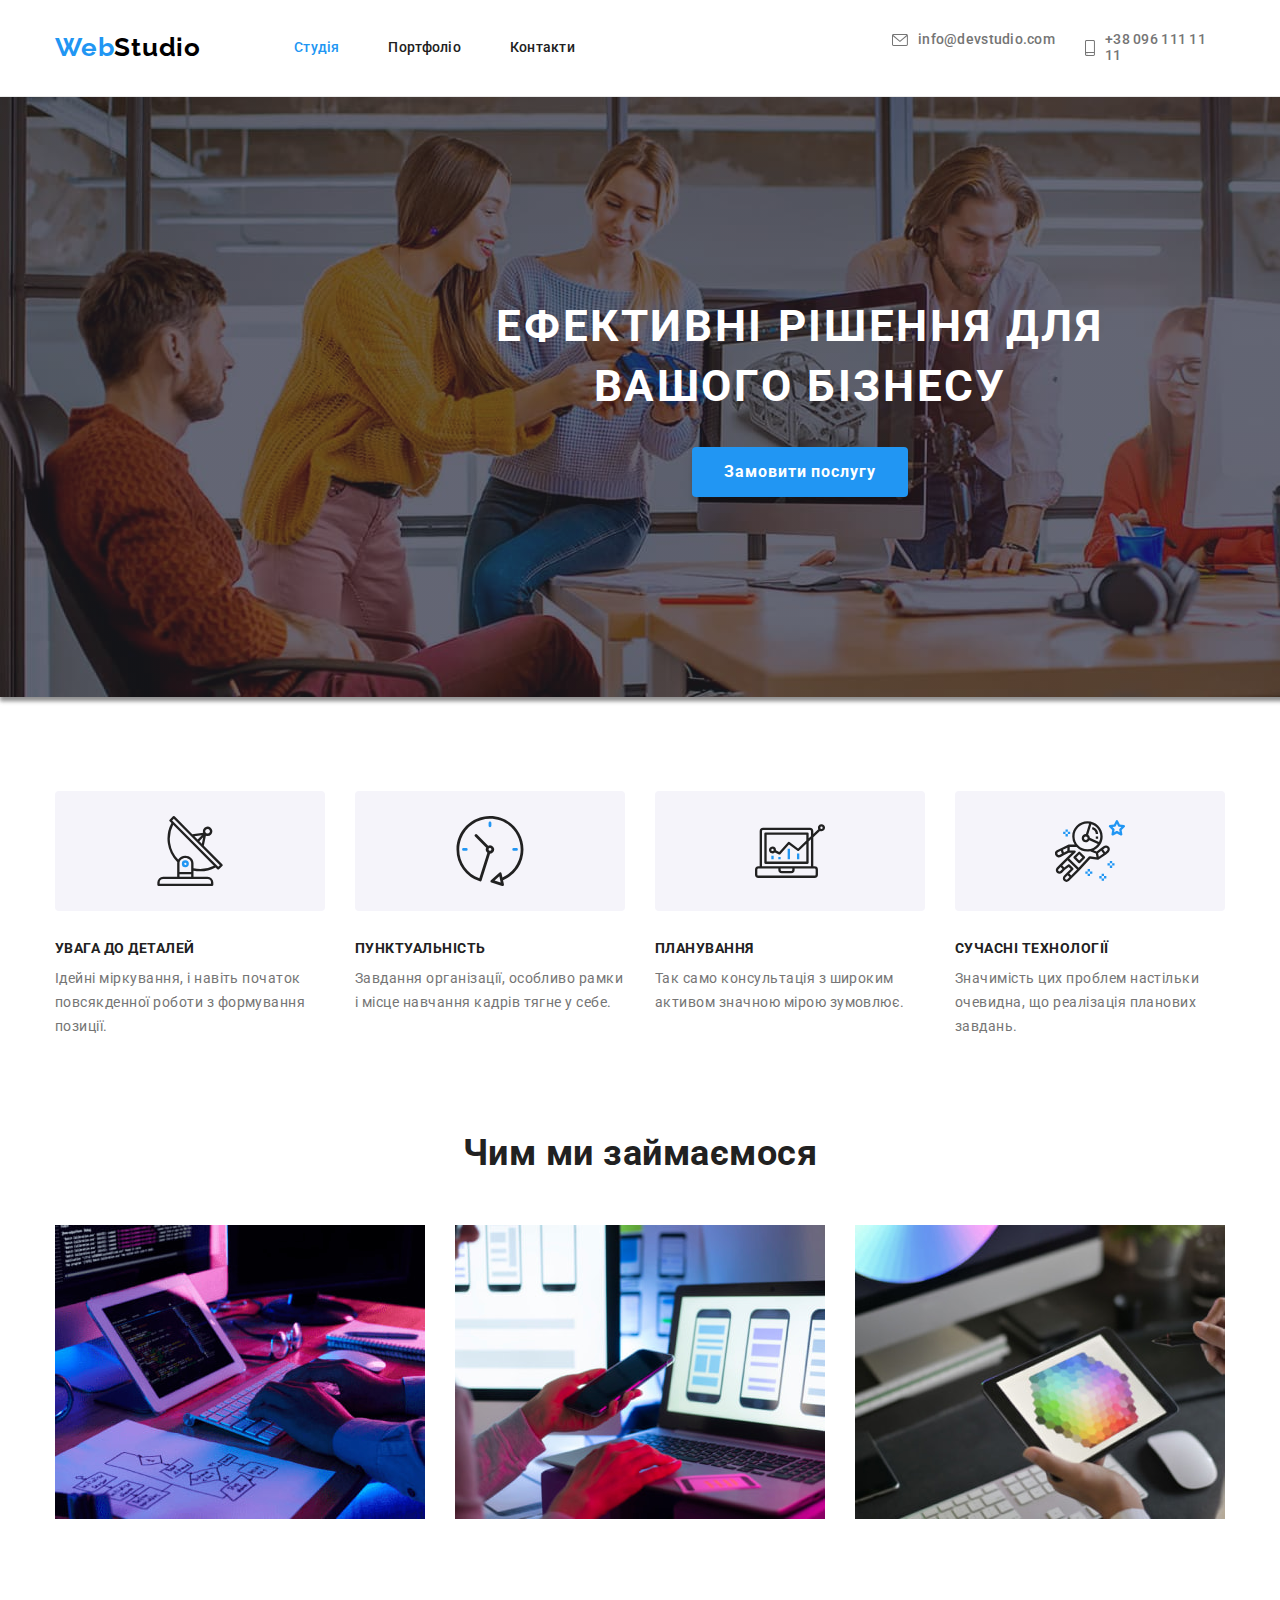
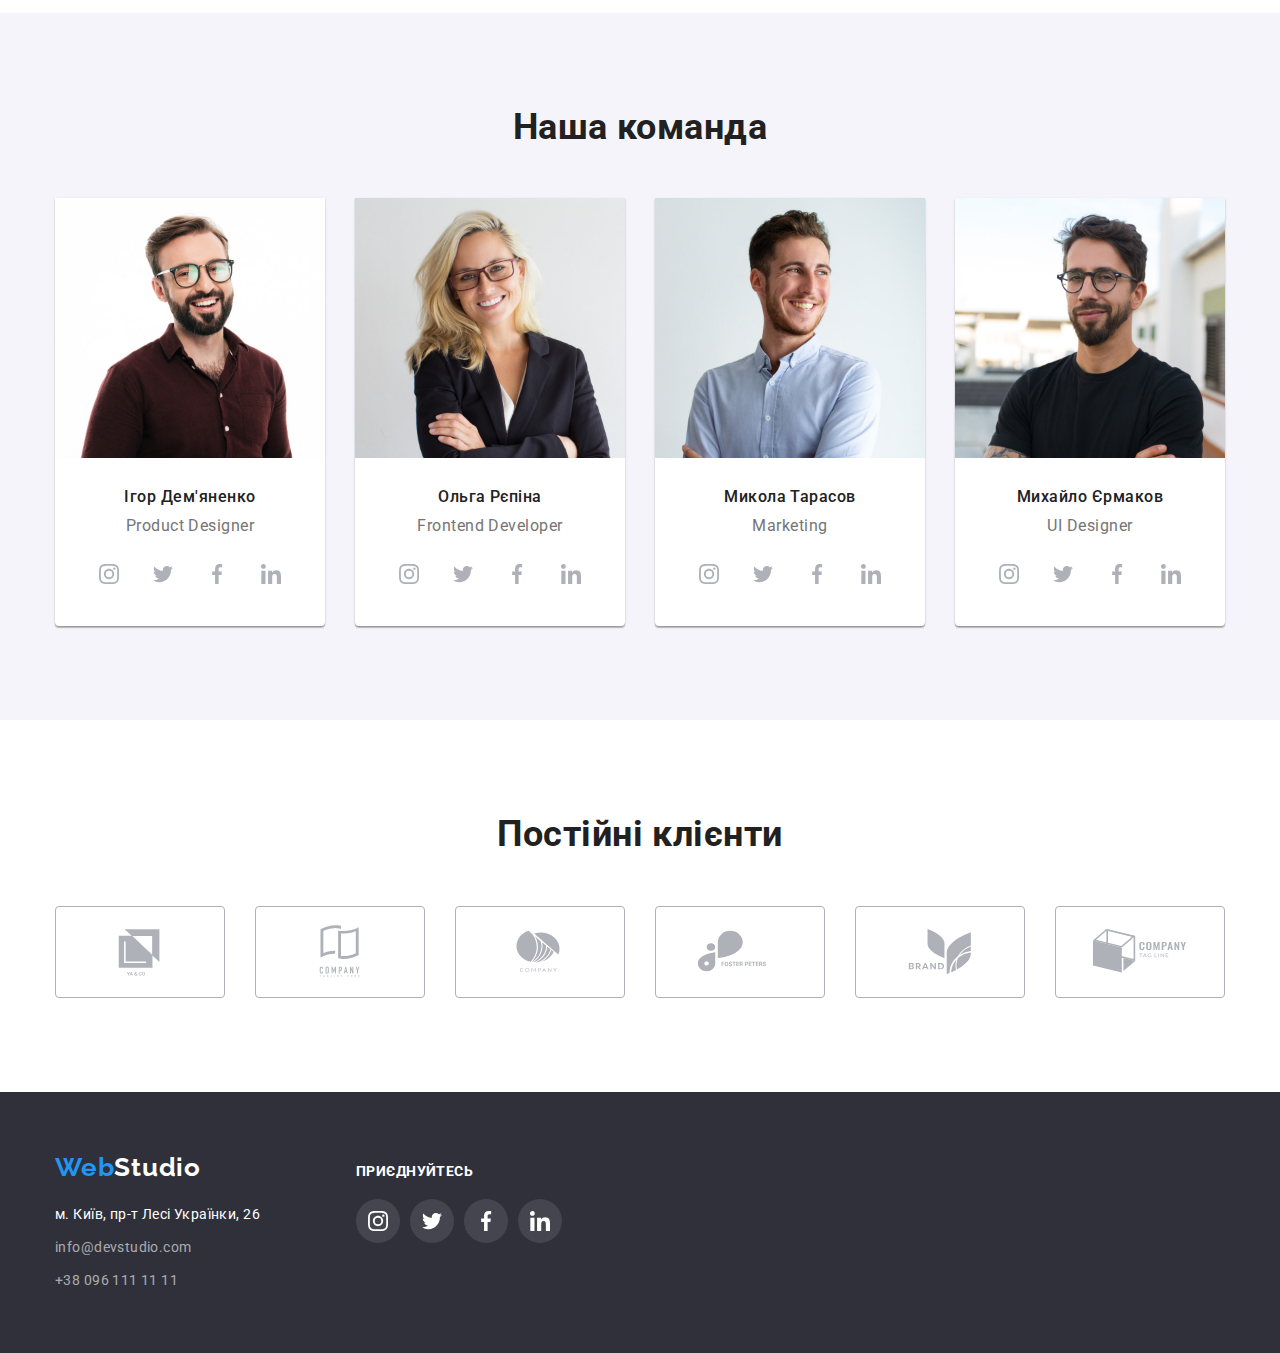
==== index.html @ 4ff27677 "Добавляет файлы goit-markup-hw-04" ====
<!DOCTYPE html>
<html lang="uk">
  <head>
    <meta charset="UTF-8" />
    <meta http-equiv="X-UA-Compatible" content="IE=edge" />
    <meta name="viewport" content="width=device-width, initial-scale=1.0" />
    <title>WebStudio</title>
    <link
      href="https://fonts.googleapis.com/css2?family=Raleway:wght@700&family=Roboto:wght@400;500;700;900&display=swap"
      rel="stylesheet"
    />
    <link
      rel="stylesheet"
      href="https://cdnjs.cloudflare.com/ajax/libs/modern-normalize/1.1.0/modern-normalize.min.css"
    />
    <link rel="stylesheet" href="./css/styles.css" />
  </head>
  <body>
    <!--Шапка страницы-->
    <header>
      <div class="container header">
        <nav class="nav">
          <a href="./index.html" class="logo"><span class="logo-web">Web</span>Studio</a>
          <ul class="site-nav list">
            <li><a href="./index.html" class="link-nav current">Студія</a></li>
            <li><a href="./portfolio.html" class="link-nav">Портфоліо</a></li>
            <li><a href="" class="link-nav">Контакти</a></li>
          </ul>
        </nav>
        <ul class="contacts list">
          <li class="item-contact">
            <a href="mailto:info@devstudio.com" class="link-contacts"
              ><svg class="icon-envelope" width="16px" height="12px">
                <use href="./images/iconc.svg#icon-envelope"></use></svg
              ><span>info@devstudio.com</span></a
            >
          </li>
          <li class="item-contact">
            <a href="tel:+380961111111" class="link-contacts"
              ><svg class="icon-smartphone" width="10px" height="16px">
                <use href="./images/iconc.svg#icon-smartphone"></use></svg
              ><span>+38 096 111 11 11</span></a
            >
          </li>
        </ul>
      </div>
    </header>
    <main>
      <!--1 Заказ услуг-->
      <section class="section section-one">
        <h1 class="main-title">Ефективні рішення для вашого бізнесу</h1>
        <button type="button" class="main-button">Замовити послугу</button>
      </section>
      <!--2 Особенности студии-->
      <section class="section section-two">
        <div class="container">
          <h2 class="visually-hidden">Особливості студії</h2>
          <ul class="feature list">
            <li class="item item-feature">
              <div class="bg-icon">
                <svg class="icon-antenna" width="70px" height="70px">
                  <use href="./images/iconc.svg#icon-antenna"></use>
                </svg>
              </div>
              <h3 class="subtitle-two">Увага до деталей</h3>
              <p class="text text-two">
                Ідейні міркування, і навіть початок повсякденної роботи з формування позиції.
              </p>
            </li>
            <li class="item item-feature">
              <div class="bg-icon">
                <svg class="icon-clock" width="70px" height="70px">
                  <use href="./images/iconc.svg#icon-clock"></use>
                </svg>
              </div>
              <h3 class="subtitle-two">Пунктуальність</h3>
              <p class="text text-two">
                Завдання організації, особливо рамки і місце навчання кадрів тягне у себе.
              </p>
            </li>
            <li class="item item-feature">
              <div class="bg-icon">
                <svg class="icon-diagram" width="70px" height="70px">
                  <use href="./images/iconc.svg#icon-diagram"></use>
                </svg>
              </div>
              <h3 class="subtitle-two">Планування</h3>
              <p class="text text-two">
                Так само консультація з широким активом значною мірою зумовлює.
              </p>
            </li>
            <li class="item item-feature">
              <div class="bg-icon">
                <svg class="icon-astronaut" width="70px" height="70px">
                  <use href="./images/iconc.svg#icon-astronaut"></use>
                </svg>
              </div>
              <h3 class="subtitle-two">Сучасні технології</h3>
              <p class="text text-two">
                Значимість цих проблем настільки очевидна, що реалізація планових завдань.
              </p>
            </li>
          </ul>
        </div>
      </section>
      <!--3 Чем мы занимаемся-->
      <section class="section section-three">
        <div class="container">
          <h2 class="title-section">Чим ми займаємося</h2>
          <ul class="work list">
            <li class="item">
              <img src="./images/work-example-first.jpg" alt="Програмування" width="370" />
            </li>
            <li class="item">
              <img src="./images/work-example-second.jpg" alt="Вибір макета" width="370" />
            </li>
            <li class="item">
              <img src="./images/work-example-third.jpg" alt="Вибір кольору" width="370" />
            </li>
          </ul>
        </div>
      </section>
      <!--4 Наша команда-->
      <section class="section section-four">
        <div class="container">
          <h2 class="title-section">Наша команда</h2>
          <ul class="team list">
            <li class="item item-social">
              <img src="./images/team-photo-one.jpg" alt="Фото співробітника" width="270" />
              <div class="team-photo">
                <h3 class="subtitle-four">Ігор Дем'яненко</h3>
                <p class="text text-four">Product Designer</p>
              </div>
              <ul class="group-social list">
                <li class="item">
                  <a
                    href="https://www.instagram.com/"
                    class="link-social"
                    target="_blank"
                    rel="noopener noreferrer"
                  >
                    <svg class="icon" width="20px" height="20px">
                      <use href="./images/iconc.svg#icon-instagram"></use>
                    </svg>
                  </a>
                </li>
                <li class="item">
                  <a
                    href="https://twitter.com/"
                    class="link-social"
                    target="_blank"
                    rel="noopener noreferrer"
                  >
                    <svg class="icon" width="20px" height="20px">
                      <use href="./images/iconc.svg#icon-twitter"></use>
                    </svg>
                  </a>
                </li>
                <li class="item">
                  <a
                    href="https://www.facebook.com/"
                    class="link-social"
                    target="_blank"
                    rel="noopener noreferrer"
                  >
                    <svg class="icon" width="20px" height="20px">
                      <use href="./images/iconc.svg#icon-facebook"></use>
                    </svg>
                  </a>
                </li>
                <li class="item">
                  <a
                    href="https://www.linkedin.com/"
                    class="link-social"
                    target="_blank"
                    rel="noopener noreferrer"
                  >
                    <svg class="icon" width="20px" height="20px">
                      <use href="./images/iconc.svg#icon-linkedin"></use>
                    </svg>
                  </a>
                </li>
              </ul>
            </li>
            <li class="item item-social">
              <img src="./images/team-photo-two.jpg" alt="Фото співробітника" width="270" />
              <div class="team-photo">
                <h3 class="subtitle-four">Ольга Рєпіна</h3>
                <p class="text text-four">Frontend Developer</p>
              </div>
              <ul class="group-social list">
                <li class="item">
                  <a
                    href="https://www.instagram.com/"
                    class="link-social"
                    target="_blank"
                    rel="noopener noreferrer"
                  >
                    <svg class="icon" width="20px" height="20px">
                      <use href="./images/iconc.svg#icon-instagram"></use>
                    </svg>
                  </a>
                </li>
                <li class="item">
                  <a
                    href="https://twitter.com/"
                    class="link-social"
                    target="_blank"
                    rel="noopener noreferrer"
                  >
                    <svg class="icon" width="20px" height="20px">
                      <use href="./images/iconc.svg#icon-twitter"></use>
                    </svg>
                  </a>
                </li>
                <li class="item">
                  <a
                    href="https://www.facebook.com/"
                    class="link-social"
                    target="_blank"
                    rel="noopener noreferrer"
                  >
                    <svg class="icon" width="20px" height="20px">
                      <use href="./images/iconc.svg#icon-facebook"></use>
                    </svg>
                  </a>
                </li>
                <li class="item">
                  <a
                    href="https://www.linkedin.com/"
                    class="link-social"
                    target="_blank"
                    rel="noopener noreferrer"
                  >
                    <svg class="icon" width="20px" height="20px">
                      <use href="./images/iconc.svg#icon-linkedin"></use>
                    </svg>
                  </a>
                </li>
              </ul>
            </li>
            <li class="item item-social">
              <img src="./images/team-photo-three.jpg" alt="Фото співробітника" width="270" />
              <div class="team-photo">
                <h3 class="subtitle-four">Микола Тарасов</h3>
                <p class="text text-four">Marketing</p>
              </div>
              <ul class="group-social list">
                <li class="item">
                  <a
                    href="https://www.instagram.com/"
                    class="link-social"
                    target="_blank"
                    rel="noopener noreferrer"
                  >
                    <svg class="icon" width="20px" height="20px">
                      <use href="./images/iconc.svg#icon-instagram"></use>
                    </svg>
                  </a>
                </li>
                <li class="item">
                  <a
                    href="https://twitter.com/"
                    class="link-social"
                    target="_blank"
                    rel="noopener noreferrer"
                  >
                    <svg class="icon" width="20px" height="20px">
                      <use href="./images/iconc.svg#icon-twitter"></use>
                    </svg>
                  </a>
                </li>
                <li class="item">
                  <a
                    href="https://www.facebook.com/"
                    class="link-social"
                    target="_blank"
                    rel="noopener noreferrer"
                  >
                    <svg class="icon" width="20px" height="20px">
                      <use href="./images/iconc.svg#icon-facebook"></use>
                    </svg>
                  </a>
                </li>
                <li class="item">
                  <a
                    href="https://www.linkedin.com/"
                    class="link-social"
                    target="_blank"
                    rel="noopener noreferrer"
                  >
                    <svg class="icon" width="20px" height="20px">
                      <use href="./images/iconc.svg#icon-linkedin"></use>
                    </svg>
                  </a>
                </li>
              </ul>
            </li>
            <li class="item item-social">
              <img src="./images/team-photo-four.jpg" alt="Фото співробітника" width="270" />
              <div class="team-photo">
                <h3 class="subtitle-four">Михайло Єрмаков</h3>
                <p class="text text-four">UI Designer</p>
              </div>
              <ul class="group-social list">
                <li class="item">
                  <a
                    href="https://www.instagram.com/"
                    class="link-social"
                    target="_blank"
                    rel="noopener noreferrer"
                  >
                    <svg class="icon" width="20px" height="20px">
                      <use href="./images/iconc.svg#icon-instagram"></use>
                    </svg>
                  </a>
                </li>
                <li class="item">
                  <a
                    href="https://twitter.com/"
                    class="link-social"
                    target="_blank"
                    rel="noopener noreferrer"
                  >
                    <svg class="icon" width="20px" height="20px">
                      <use href="./images/iconc.svg#icon-twitter"></use>
                    </svg>
                  </a>
                </li>
                <li class="item">
                  <a
                    href="https://www.facebook.com/"
                    class="link-social"
                    target="_blank"
                    rel="noopener noreferrer"
                  >
                    <svg class="icon" width="20px" height="20px">
                      <use href="./images/iconc.svg#icon-facebook"></use>
                    </svg>
                  </a>
                </li>
                <li class="item">
                  <a
                    href="https://www.linkedin.com/"
                    class="link-social"
                    target="_blank"
                    rel="noopener noreferrer"
                  >
                    <svg class="icon" width="20px" height="20px">
                      <use href="./images/iconc.svg#icon-linkedin"></use>
                    </svg>
                  </a>
                </li>
              </ul>
            </li>
          </ul>
        </div>
      </section>
      <!--5 - Постоянные клиенты-->
      <section class="section section-five">
        <div class="container">
          <h2 class="title-section">Постійні клієнти</h2>
          <ul class="list list-clients">
            <li class="item item-clients">
              <a href="" class="link-clients" target="_blank" rel="noopener noreferrer">
                <svg class="icon-client1" width="106px" height="60px">
                  <use href="./images/iconc.svg#icon-client1"></use>
                </svg>
              </a>
            </li>
            <li class="item item-clients">
              <a href="" class="link-clients" target="_blank" rel="noopener noreferrer">
                <svg class="icon-client2" width="106px" height="60px">
                  <use href="./images/iconc.svg#icon-client2"></use>
                </svg>
              </a>
            </li>
            <li class="item item-clients">
              <a href="" class="link-clients" target="_blank" rel="noopener noreferrer">
                <svg class="icon-client3" width="106px" height="60px">
                  <use href="./images/iconc.svg#icon-client3"></use>
                </svg>
              </a>
            </li>
            <li class="item item-clients">
              <a href="" class="link-clients" target="_blank" rel="noopener noreferrer">
                <svg class="icon-client4" width="106px" height="60px">
                  <use href="./images/iconc.svg#icon-client4"></use>
                </svg>
              </a>
            </li>
            <li class="item item-clients">
              <a href="" class="link-clients" target="_blank" rel="noopener noreferrer">
                <svg class="icon-client5" width="106px" height="60px">
                  <use href="./images/iconc.svg#icon-client5"></use>
                </svg>
              </a>
            </li>
            <li class="item item-clients">
              <a href="" class="link-clients" target="_blank" rel="noopener noreferrer">
                <svg class="icon-client6" width="106px" height="60px">
                  <use href="./images/iconc.svg#icon-client6"></use>
                </svg>
              </a>
            </li>
          </ul>
        </div>
      </section>
    </main>
    <!--Футер-->
    <footer class="footer">
      <div class="container">
        <div class="address-join">
          <div class="logo-address">
            <a href="./index.html" class="logo-footer"><span class="logo-web">Web</span>Studio</a>
            <address>
              <ul class="list">
                <li class="item">
                  <a
                    href="https://goo.gl/maps/CPtrU1FHBa2aNyZL9"
                    target="_blank"
                    rel="noopener noreferrer"
                    class="address"
                    >м. Київ, пр-т Лесі Українки, 26
                  </a>
                </li>
                <li class="item item-mail">
                  <a href="mailto:info@devstudio.com" class="mail">info@devstudio.com</a>
                </li>
                <li class="item">
                  <a href="tel:+380961111111" class="tel">+38 096 111 11 11</a>
                </li>
              </ul>
            </address>
          </div>
          <div class="join-social">
            <p class="text-footer">приєднуйтесь</p>
            <ul class="social-footer list">
              <li class="item">
                <a
                  href="https://www.instagram.com/"
                  class="link-social-footer"
                  target="_blank"
                  rel="noopener noreferrer"
                >
                  <svg class="icon" width="20px" height="20px">
                    <use href="./images/iconc.svg#icon-instagram"></use>
                  </svg>
                </a>
              </li>
              <li class="item">
                <a
                  href="https://twitter.com/"
                  class="link-social-footer"
                  target="_blank"
                  rel="noopener noreferrer"
                >
                  <svg class="icon" width="20px" height="20px">
                    <use href="./images/iconc.svg#icon-twitter"></use>
                  </svg>
                </a>
              </li>
              <li class="item">
                <a
                  href="https://www.facebook.com/"
                  class="link-social-footer"
                  target="_blank"
                  rel="noopener noreferrer"
                >
                  <svg class="icon" width="20px" height="20px">
                    <use href="./images/iconc.svg#icon-facebook"></use>
                  </svg>
                </a>
              </li>
              <li class="item">
                <a
                  href="https://www.linkedin.com/"
                  class="link-social-footer"
                  target="_blank"
                  rel="noopener noreferrer"
                >
                  <svg class="icon" width="20px" height="20px">
                    <use href="./images/iconc.svg#icon-linkedin"></use>
                  </svg>
                </a>
              </li>
            </ul>
          </div>
        </div>
      </div>
    </footer>
  </body>
</html>
---- css/styles.css ----
/* Основной шрифт и цвет текста, общие секционные стили */
:root {
  --main-text-color: #212121;
  --header-background-color: #FFFFFF;
  --first-background-color: #2F303A;
  --second-background-color: #F5F4FA;
  --hoverfocus-text-color: #2196F3;
  --text-color: #FFFFFF;
}

html {
  box-sizing: border-box;
}

*, *::before, *::after {
  box-sizing: inherit;
}

body {
  font-family: 'Roboto', sans-serif;
  letter-spacing: 0.03em;

  color: var(--main-text-color);
}

.container {
  width: 1200px;
  padding-left: 15px;
  padding-right: 15px;
  margin-left: auto;
  margin-right: auto;
}

.section {
  padding-top: 94px;
}

.list {
  list-style: none;

  margin: 0;
  padding: 0;
}

h1, h2, h3, p {
  margin: 0;
  padding: 0;
}

li > h3, li > p {
  margin: 0;
}

div > h2, div > h3, div > p {
  margin: 0;
}

img {
  display: block;
}

.visually-hidden {
  position: absolute;
  white-space: nowrap;
  width: 1px;
  height: 1px;
  overflow: hidden;
  border: 0;
  padding: 0;
  clip: rect(0 0 0 0);
  clip-path: inset(50%);
  margin: -1px;
}

.title-section {
  font-weight: 700;
  font-size: 36px;
  line-height: 1.16;
  text-align: center;
}

.text {
  font-weight: 400;
  color: #757575;
}

/* Оформление шапки сайта - общая для всех! */
.header {
  background: var(--header-background-color);
}

header {
  border-bottom: 1px solid #ECECEC;
}

.nav {
  display: flex;
  align-items: center;
}

.site-nav {
  display: flex;
  width: 281px;
  justify-content: space-between;
  margin-left: 93px;
  padding-left: 0;
}

.contacts {
  display: flex;
  width: 333px;
  justify-content: space-between;
  margin-left: auto;
  padding-left: 0;
}

.header {
  display: flex;
  align-items: center;
}

.logo {
  font-family: 'Raleway';
  font-weight: 700;
  font-size: 26px;
  line-height: 1.19;
  letter-spacing: 0.03em;
  color: #000000;
  text-decoration: none;
}

.logo-web {
  color: #2196F3;
}

.link-nav {
  font-weight: 500;
  font-size: 14px;
  line-height: 1.14;
  letter-spacing: 0.02em;
  color: var(--main-text-color);
  text-decoration: none;

  display: block;
  padding-top: 32px;
  padding-bottom: 32px;
}

.link-nav:hover,
.link-nav:focus {
  color: var(--hoverfocus-text-color);
}

.link-contacts {
  font-weight: 500;
  font-size: 14px;
  line-height: 1.14;
  letter-spacing: 0.02em;
  color: #757575;
  text-decoration: none;

  display: flex;
  align-items: center;
  padding-top: 32px;
  padding-bottom: 32px;
}

.link-contacts:hover,
.link-contacts:focus {
  fill:var(--hoverfocus-text-color);
  color: var(--hoverfocus-text-color);
}

.current {
  color: #2196F3;
}

.icon-envelope {
  fill: currentColor;

  margin-right: 10px;
}

.icon-smartphone {
  fill: currentColor;

  margin-right: 10px;
}

.item-contact:not(:last-child) {
  margin-right: 30px;
}

.icon-smartphone:hover,
.icon-smartphone:focus {
  fill: var(--hoverfocus-text-color);
}

/*Заказ услуг - главный заголовок*/
.section-one {
  width: 1600px;
  height: 600px;
  background: #C4C4C4;
  background-image: linear-gradient(to right, rgba(47, 48, 58, 0.4),
      rgba(47, 48, 58, 0.4)),
      url(../images/bg-img.jpg);
  background-repeat: no-repeat;
  background-position: center;
  box-shadow: 0px 4px 4px rgba(0, 0, 0, 0.25), 0px 4px 4px rgba(0, 0, 0, 0.25);
  text-align: center;
  padding-top: 200px;
  padding-bottom: 200px;
  margin-left: auto;
  margin-right: auto;
}

main > .section-one {
  margin-top: 0;
}

.main-title {
  font-size: 44px;
  line-height: 1.36;
  letter-spacing: 0.06em;
  text-transform: uppercase;
  color: var(--text-color);

  width: 696px;
  margin-bottom: 30px;
  margin-top: 0;
  margin-right: auto;
  margin-left: auto;
}

.main-button {
  background: #2196F3;
  color: #FFFFFF;
  font-weight: 700;
  font-size: 16px;
  line-height: 1.88;
  text-align: center;
  letter-spacing: 0.06em;
  font-family: inherit;
  cursor: pointer;

  border: 0;
  border-radius: 4px;
  box-shadow: 0px 4px 4px rgba(0, 0, 0, 0.15);
  padding: 10px 32px;
  display: inline-block;
}

.main-button:hover,
.main-button:focus {
  background: #188CE8;
}

/*Особенности студии*/
.feature {
  display: flex;
}

.feature>.item {
  width: 270px;
  height: 248px;
}

.feature>.item:not(:last-child) {
  margin-right: 30px;
}

.subtitle-two {
  font-weight: 700;
  font-size: 14px;
  line-height: 1.14;
  text-transform: uppercase;

  margin-bottom: 10px;
  margin-top: 30px;
}

.text-two {
  font-size: 14px;
  line-height: 1.71;
}

/* .icon-antenna, .icon-clock, .icon-diagram, .icon-astronaut {
  margin: 25px 100px;
} */

.bg-icon {
  background: #F5F4FA;
  border-radius: 4px;
  height: 120px;
  display: flex;
  justify-content: center;
  align-items: center;
}

/*Чем мы занимаемся*/
.work {
  display: flex;
  margin-top: 50px;
}

.work>.item:not(:last-child) {
  margin-right: 30px;
}

.section-three {
  padding-bottom: 94px;
}

/* Наша команда */
.team {
  display: flex;
  margin-top: 50px;
}

.team>.item:not(:last-child) {
  margin-right: 30px;
}

.team > .item {
  border-radius: 0px 0px 4px 4px;
  box-shadow: 0px 1px 3px rgba(0, 0, 0, 0.12), 0px 1px 1px rgba(0, 0, 0, 0.14), 0px 2px 1px rgba(0, 0, 0, 0.2);
} 

.team-photo {
  padding-top: 30px;
  padding-bottom: 16px;
}

.section-four {
  background: var(--second-background-color);
  padding-bottom: 94px;
}

.subtitle-four {
  font-weight: 500;
  font-size: 16px;
  line-height: 1.18;
  text-align: center;

  margin-bottom: 10px;
}

.text-four {
  font-size: 16px;
  line-height: 1.18;
  text-align: center;
}

.link-social {
  text-decoration: none;
  display: flex;
  width: 44px;
  height: 44px;
  border-radius: 50%;
  justify-content: center;
  align-items: center;
  outline: 1px solid #FFFFFF;
  fill:#AFB1B8;
}

.link-social:hover, .link-social:focus {
  fill:#FFFFFF;
  background: var(--hoverfocus-text-color);
}

.item-social {
  background: #FFFFFF;
}

.group-social {
  display: flex;
  width: 206px;
  margin-left: auto;
  margin-right: auto;
  margin-bottom: 30px;
  justify-content: space-between;
}

/* Постоянные клиенты */
.section-five {
  padding-bottom: 94px;
}

.list-clients {
  display: flex;
  margin-top: 50px;
}

.link-clients {
  width: 170px;
  height: 92px;
  display: flex;
  align-items: center;
  justify-content: center;
  border: 1px solid #AFB1B8;
  border-radius: 4px;
  fill:#AFB1B8;
}

.link-clients:hover, .link-clients:focus {
  fill: var(--hoverfocus-text-color);
  border: 1px solid var(--hoverfocus-text-color);
}

.item-clients:not(:last-child) {
  margin-right: 30px;
}

/* Футер - общий для всех! */
.footer {
  background: var(--first-background-color);

  padding-top: 60px;
  padding-bottom: 60px;
}

.logo-footer {
  font-family: 'Raleway';
  font-weight: 700;
  font-size: 26px;
  line-height: 1.19; 
  letter-spacing: 0.03em;
  color: #FFFFFF;
  text-decoration: none;

  display: block;
}

address {
  margin-top: 20px;
}

.address {
  font-style: normal;
  font-weight: 400;
  font-size: 14px;
  line-height: 1.71;
  letter-spacing: 0.03em;
  color: #FFFFFF;
  text-decoration: none;
}

.item-mail {
  margin-top: 9px;
  margin-bottom: 9px;
}

.mail {
  font-style: normal;
  font-weight: 400;
  font-size: 14px;
  line-height: 1.71;
  letter-spacing: 0.03em;
  color: rgba(255, 255, 255, 0.6);
  text-decoration: none;
  }

.tel {
  font-style: normal;
  font-weight: 400;
  font-size: 14px;
  line-height: 1.71;
  letter-spacing: 0.03em;
  color: rgba(255, 255, 255, 0.6);
  text-decoration: none;
}

.address:hover,
.address:focus,
.mail:hover,
.mail:focus,
.tel:hover,
.tel:focus {
  color: var(--hoverfocus-text-color);
}

.address-join {
  display: flex;
  align-items: baseline;
}

.logo-address:not(:last-child) {
  margin-right: 70px;
  width: 231px;
}

.text-footer {
  font-weight: 700;
  font-size: 14px;
  line-height: 16px;
  letter-spacing: 0.03em;
  text-transform: uppercase;
  color: #FFFFFF;

  margin-bottom: 20px;
}

.social-footer {
  display: flex;
  width: 206px;
  margin-left: auto;
  margin-right: auto;
  justify-content: space-between;
}

.link-social-footer {
  text-decoration: none;
  display: flex;
  width: 44px;
  height: 44px;
  border-radius: 50%;
  justify-content: center;
  align-items: center;
  background: rgba(255, 255, 255, 0.1);
  fill:#FFFFFF;
}

.link-social-footer:hover, .link-social-footer:focus {
  background: var(--hoverfocus-text-color);
}

/* Страница 2 - Портфолио */
.section-portfolio {
  padding-bottom: 94px;
}

.filter {
  display: flex;
  justify-content: center;
  margin-bottom: 34px;
}

.filter>.item:not(:last-child) {
  margin-right: 8px;
}

.portfolio-list {
  display: flex;
  flex-wrap: wrap;
  gap: 30px;
}

.button {
  background: #F5F4FA;
  color: #212121;
  font-weight: 500;
  font-size: 16px;
  line-height: 1.62;
  text-align: center;
  letter-spacing: 0.03em;
  font-family: inherit;
  cursor: pointer;

  border-radius: 4px;
  border: 0;
  display: inline-block;
  padding: 6px 22px;
}

.button:hover,
.button:focus {
  background: var(--hoverfocus-text-color);
  color: #FFFFFF;
}

.project-name {
  padding: 20px 24px;
  border-left: 1px solid #EEEEEE;
  border-right: 1px solid #EEEEEE;
  border-bottom: 1px solid #EEEEEE;
}

.link-potrfolio {
  color: #212121;
  text-decoration: none;
  display: block;
}

.link-potrfolio:hover, .link-potrfolio:focus {
  box-shadow: 0px 1px 1px rgba(0, 0, 0, 0.12), 0px 4px 4px rgba(0, 0, 0, 0.06), 1px 4px 6px rgba(0, 0, 0, 0.16);
}

.subtitle {
  font-weight: 700;
  font-size: 18px;
  line-height: 2;
  letter-spacing: 0.06em;
  text-decoration: none;
  
  margin-bottom: 4px;
}

.text.portfolio {
  font-size: 16px;
  line-height: 1.88;
}
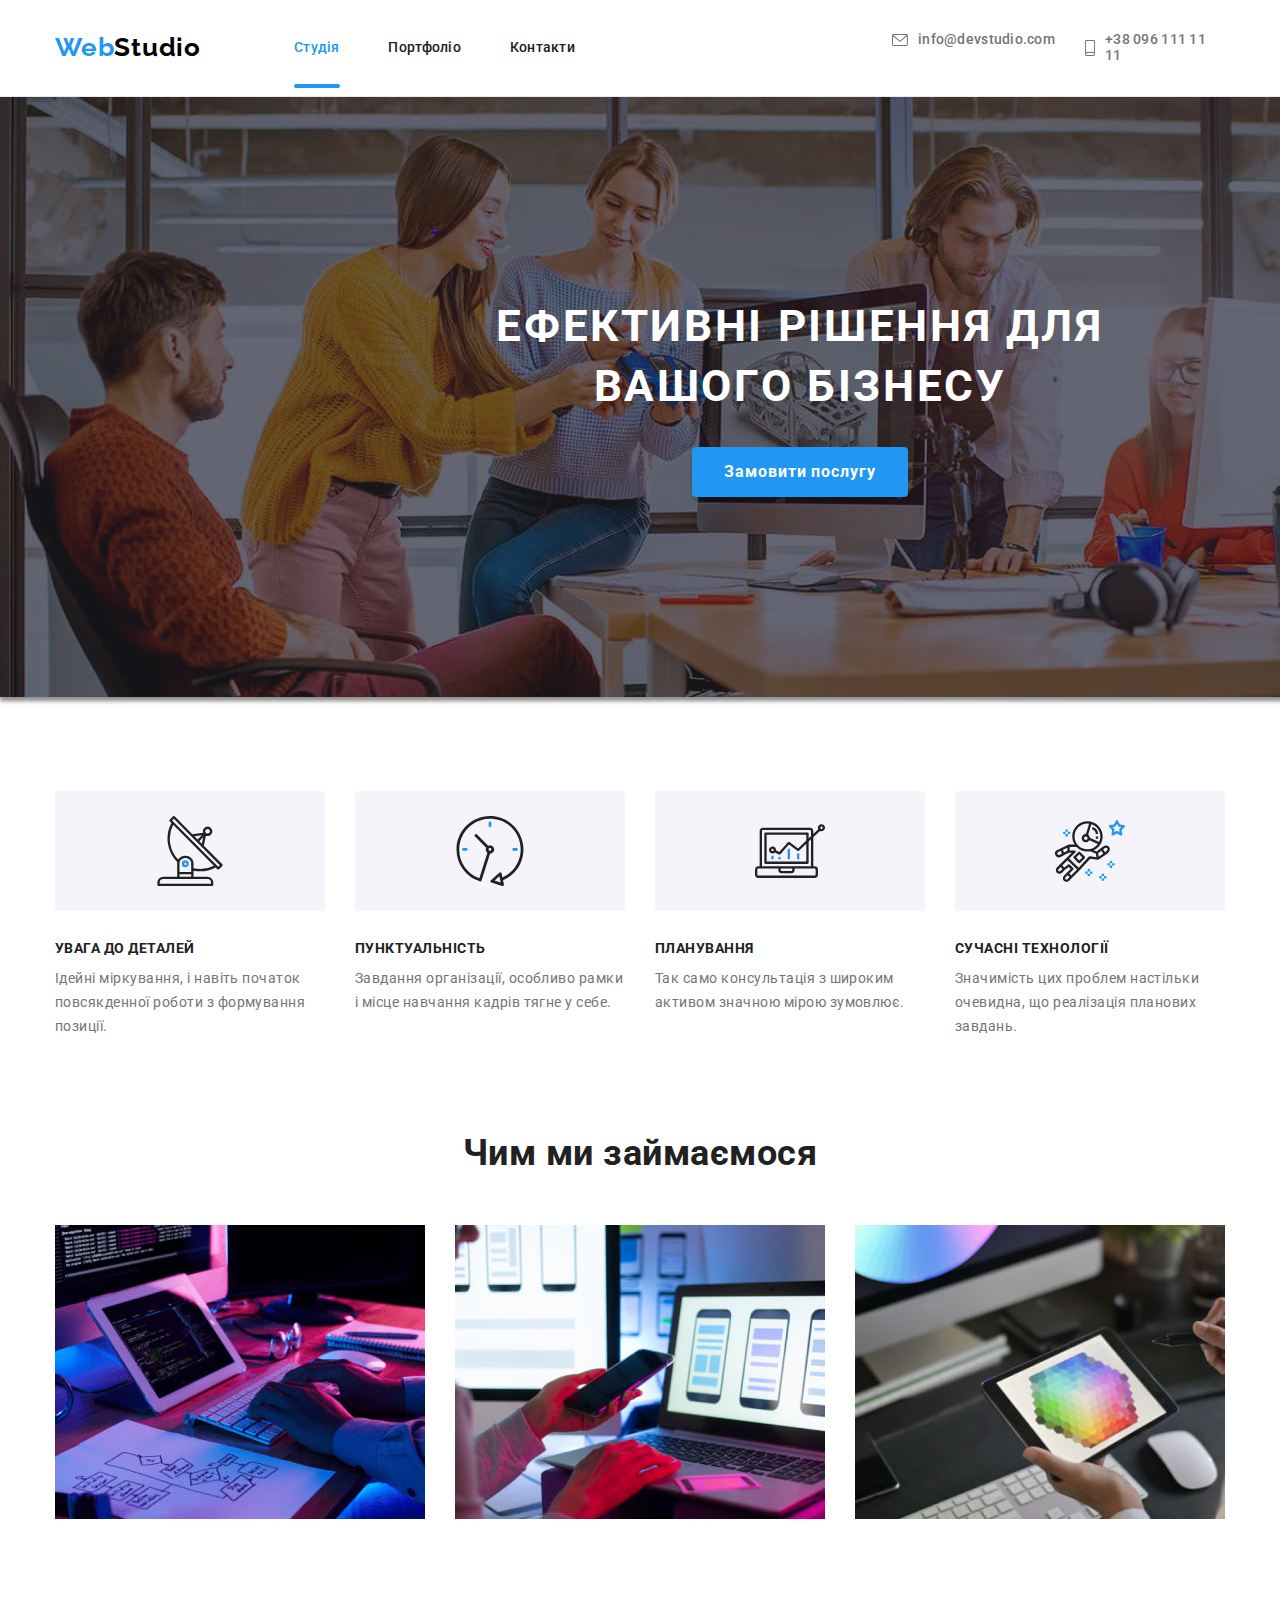
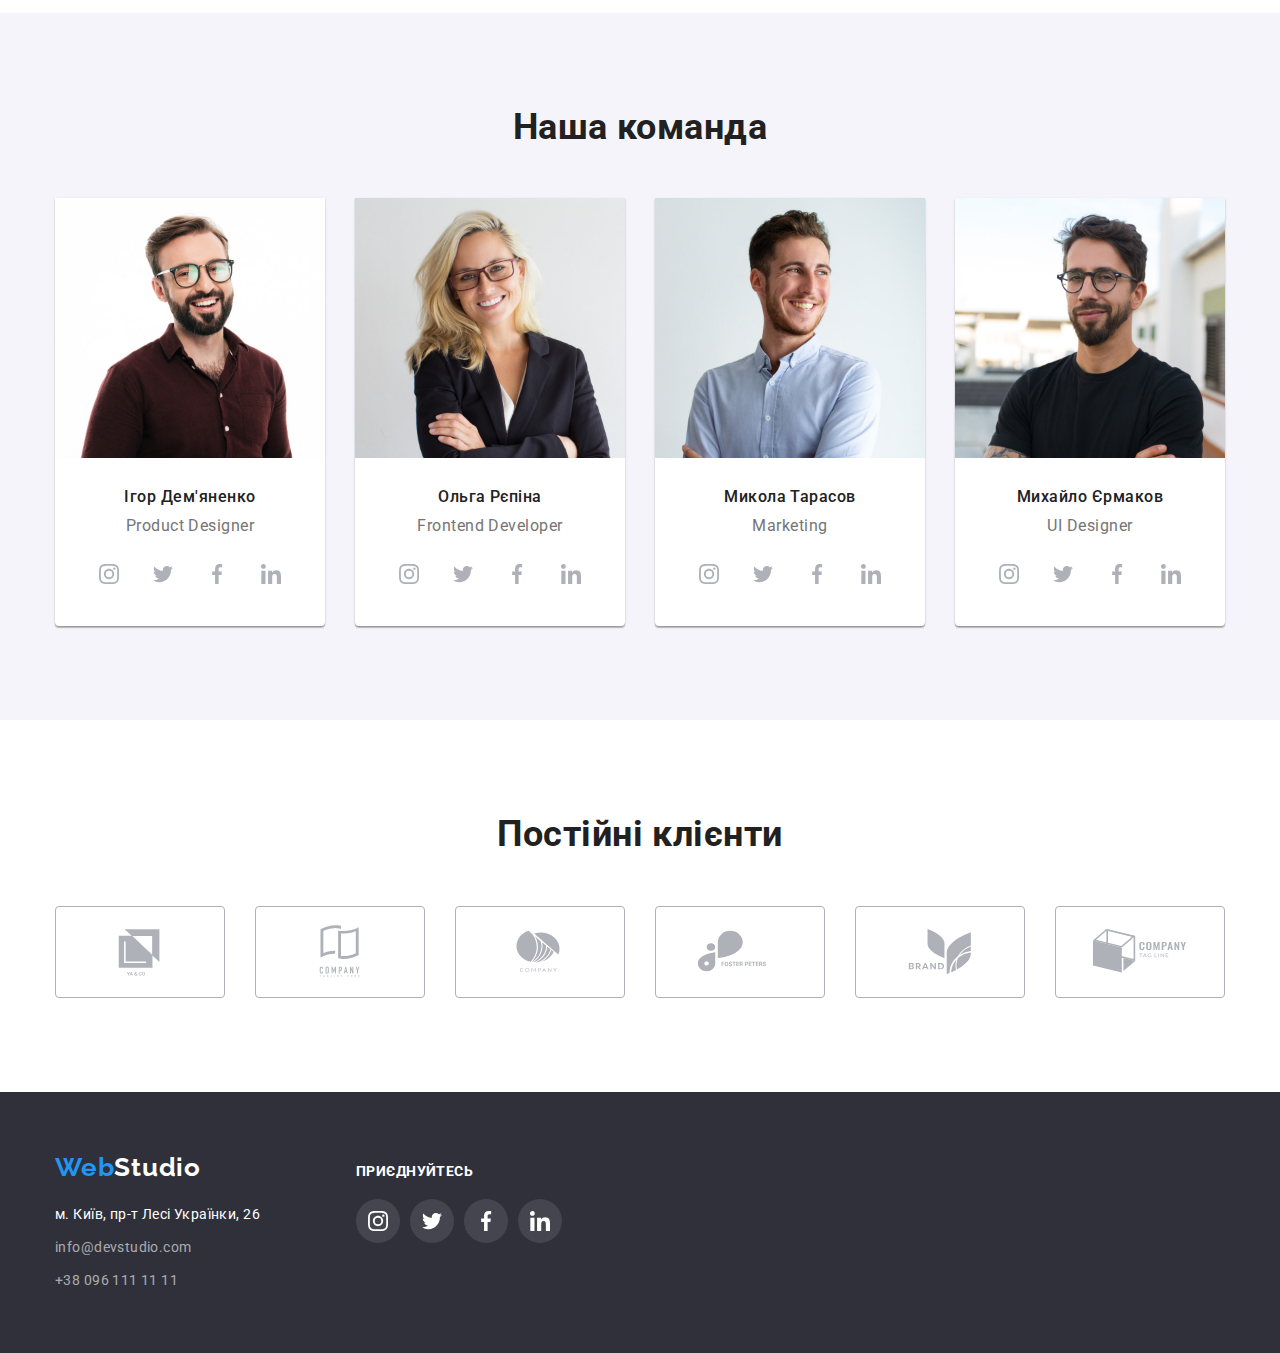
==== commit abd32791: "Добавляет нижнее подчеркивание в навигации. Добавляет модальное окно" ====
--- a/index.html
+++ b/index.html
@@ -49,7 +49,16 @@
       <!--1 Заказ услуг-->
       <section class="section section-one">
         <h1 class="main-title">Ефективні рішення для вашого бізнесу</h1>
-        <button type="button" class="main-button">Замовити послугу</button>
+        <button type="button" class="main-button" data-modal-open>Замовити послугу</button>
+        <div class="backdrop is-hidden" data-modal>
+          <div class="modal">
+            <button type="button" class="close-button" data-modal-close>
+              <svg class="icon-close" width="11px" height="11px">
+                <use href="./images/iconc.svg#icon-close"></use>
+              </svg>
+            </button>
+          </div>
+        </div>
       </section>
       <!--2 Особенности студии-->
       <section class="section section-two">
@@ -489,5 +498,6 @@
         </div>
       </div>
     </footer>
+    <script src="./js/modal.js"></script>
   </body>
 </html>
--- a/css/styles.css
+++ b/css/styles.css
@@ -134,6 +134,8 @@
 }
 
 .link-nav {
+  position: relative;
+
   font-weight: 500;
   font-size: 14px;
   line-height: 1.14;
@@ -145,6 +147,20 @@
   padding-top: 32px;
   padding-bottom: 32px;
 }
+
+.current::after {
+  position: absolute;
+
+  content: '';
+  display: block;
+  width: 100%;
+  height: 4px;
+  background: #2196F3;
+  border-radius: 2px;
+  bottom: 0;
+  opacity: 1;
+}
+
 
 .link-nav:hover,
 .link-nav:focus {
@@ -255,6 +271,54 @@
   background: #188CE8;
 }
 
+.backdrop {
+  position: fixed;
+  top: 0;
+  left: 0;
+
+  width: 100%;
+  height: 100%;
+
+  background: rgba(0, 0, 0, 0.2);
+}
+
+.backdrop.is-hidden {
+  opacity: 0;
+  pointer-events: none;
+  visibility: visible;
+}
+
+.modal {
+  position: absolute;
+  top: 50%;
+  left: 50%;
+  transform: translate(-50%, -50%);
+    
+  width: 528px;
+  height: 581px;
+
+  background: #FFFFFF;
+  box-shadow: 0px 1px 3px rgba(0, 0, 0, 0.12), 0px 1px 1px rgba(0, 0, 0, 0.14), 0px 2px 1px rgba(0, 0, 0, 0.2);
+  border-radius: 4px;
+  
+}
+
+.close-button {
+  position: absolute;
+  top: 8px;
+  right: 8px;
+
+  width: 30px;
+  height: 30px;
+
+  background: #FFFFFF;
+  border: 1px solid rgba(0, 0, 0, 0.1);
+  border-radius: 50%  ;
+  display: flex;
+  justify-content: center;
+  align-items: center;
+}
+
 /*Особенности студии*/
 .feature {
   display: flex;
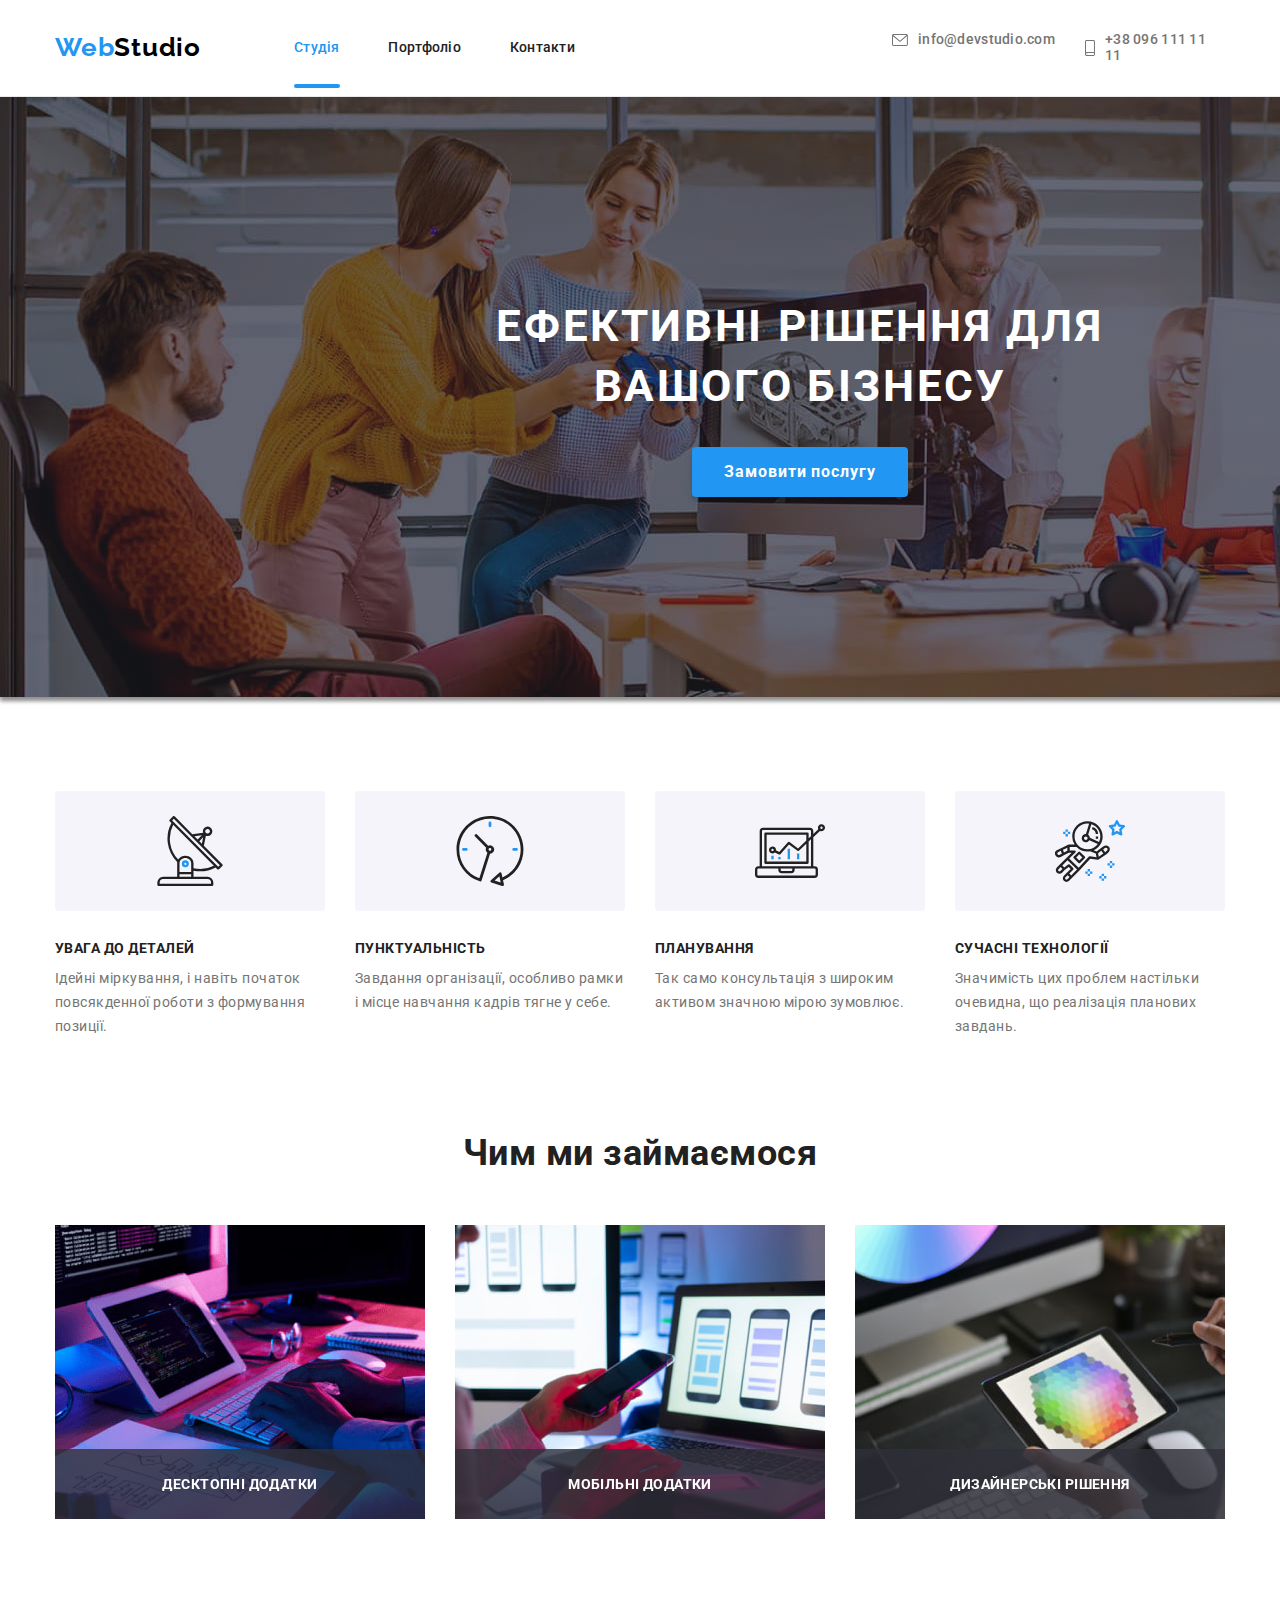
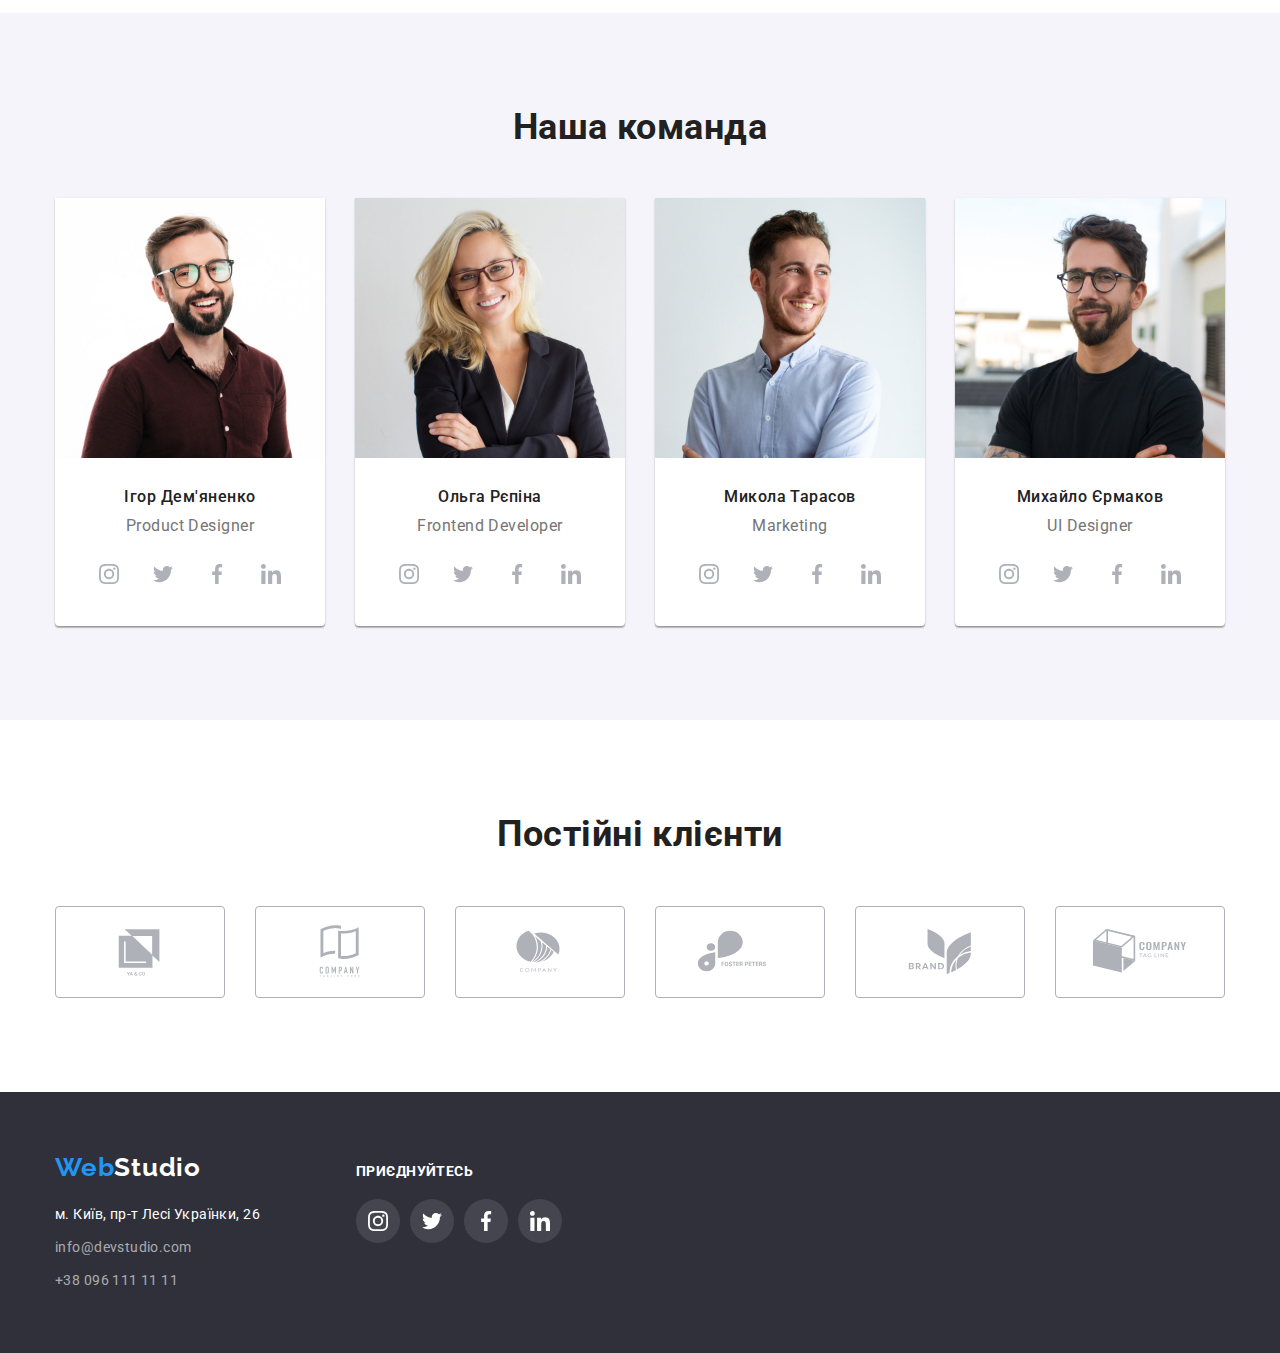
==== commit d599c708: "Исправляет ошибки и дорабатывает файлы согласно замечаниям" ====
--- a/index.html
+++ b/index.html
@@ -118,13 +118,22 @@
           <h2 class="title-section">Чим ми займаємося</h2>
           <ul class="work list">
             <li class="item">
-              <img src="./images/work-example-first.jpg" alt="Програмування" width="370" />
+              <div class="work-card">
+                <img src="./images/work-example-first.jpg" alt="Програмування" width="370" />
+                <div class="work-description"><p class="work-name">Десктопні додатки</p></div>
+              </div>
             </li>
             <li class="item">
-              <img src="./images/work-example-second.jpg" alt="Вибір макета" width="370" />
+              <div class="work-card">
+                <img src="./images/work-example-second.jpg" alt="Вибір макета" width="370" />
+                <div class="work-description"><p class="work-name">Мобільні додатки</p></div>
+              </div>
             </li>
             <li class="item">
-              <img src="./images/work-example-third.jpg" alt="Вибір кольору" width="370" />
+              <div class="work-card">
+                <img src="./images/work-example-third.jpg" alt="Вибір кольору" width="370" />
+                <div class="work-description"><p class="work-name">Дизайнерські рішення</p></div>
+              </div>
             </li>
           </ul>
         </div>
--- a/css/styles.css
+++ b/css/styles.css
@@ -1,10 +1,10 @@
-/* Основной шрифт и цвет текста, общие секционные стили */
+/* -----------------Основной шрифт и цвет текста, общие секционные стили--------------------- */
 :root {
   --main-text-color: #212121;
   --header-background-color: #FFFFFF;
   --first-background-color: #2F303A;
   --second-background-color: #F5F4FA;
-  --hoverfocus-text-color: #2196F3;
+  --hoverfocus-color: #2196F3;
   --text-color: #FFFFFF;
 }
 
@@ -84,9 +84,9 @@
   color: #757575;
 }
 
-/* Оформление шапки сайта - общая для всех! */
+/* ----------------------Оформление шапки сайта - общая для всех!------------------------ */
 .header {
-  background: var(--header-background-color);
+  background-color: var(--header-background-color);
 }
 
 header {
@@ -146,6 +146,8 @@
   display: block;
   padding-top: 32px;
   padding-bottom: 32px;
+
+  transition: color 250ms cubic-bezier(0.4, 0, 0.2, 1);
 }
 
 .current::after {
@@ -164,10 +166,15 @@
 
 .link-nav:hover,
 .link-nav:focus {
-  color: var(--hoverfocus-text-color);
+  color: var(--hoverfocus-color);
 }
 
 .link-contacts {
+  display: flex;
+  align-items: center;
+  padding-top: 32px;
+  padding-bottom: 32px;
+
   font-weight: 500;
   font-size: 14px;
   line-height: 1.14;
@@ -175,16 +182,13 @@
   color: #757575;
   text-decoration: none;
 
-  display: flex;
-  align-items: center;
-  padding-top: 32px;
-  padding-bottom: 32px;
+  transition: fill 250ms cubic-bezier(0.4, 0, 0.2, 1), color 250ms cubic-bezier(0.4, 0, 0.2, 1);
 }
 
 .link-contacts:hover,
 .link-contacts:focus {
-  fill:var(--hoverfocus-text-color);
-  color: var(--hoverfocus-text-color);
+  fill: var(--hoverfocus-color);
+  color: var(--hoverfocus-color);
 }
 
 .current {
@@ -192,42 +196,38 @@
 }
 
 .icon-envelope {
+  margin-right: 10px;
+
   fill: currentColor;
-
+}
+
+.icon-smartphone {
   margin-right: 10px;
-}
-
-.icon-smartphone {
+
   fill: currentColor;
-
-  margin-right: 10px;
 }
 
 .item-contact:not(:last-child) {
   margin-right: 30px;
 }
 
-.icon-smartphone:hover,
-.icon-smartphone:focus {
-  fill: var(--hoverfocus-text-color);
-}
-
-/*Заказ услуг - главный заголовок*/
+/* -------------------------Заказ услуг - главный заголовок------------------------------- */
 .section-one {
   width: 1600px;
   height: 600px;
-  background: #C4C4C4;
+  text-align: center;
+  padding-top: 200px;
+  padding-bottom: 200px;
+  margin-left: auto;
+  margin-right: auto;
+
+  background-color:#C4C4C4;
   background-image: linear-gradient(to right, rgba(47, 48, 58, 0.4),
       rgba(47, 48, 58, 0.4)),
       url(../images/bg-img.jpg);
   background-repeat: no-repeat;
   background-position: center;
   box-shadow: 0px 4px 4px rgba(0, 0, 0, 0.25), 0px 4px 4px rgba(0, 0, 0, 0.25);
-  text-align: center;
-  padding-top: 200px;
-  padding-bottom: 200px;
-  margin-left: auto;
-  margin-right: auto;
 }
 
 main > .section-one {
@@ -235,21 +235,24 @@
 }
 
 .main-title {
+  width: 696px;
+  margin-bottom: 30px;
+  margin-top: 0;
+  margin-right: auto;
+  margin-left: auto;
+
   font-size: 44px;
   line-height: 1.36;
   letter-spacing: 0.06em;
   text-transform: uppercase;
   color: var(--text-color);
-
-  width: 696px;
-  margin-bottom: 30px;
-  margin-top: 0;
-  margin-right: auto;
-  margin-left: auto;
 }
 
 .main-button {
-  background: #2196F3;
+  padding: 10px 32px;
+  display: inline-block;
+
+  background-color:#2196F3;
   color: #FFFFFF;
   font-weight: 700;
   font-size: 16px;
@@ -258,17 +261,16 @@
   letter-spacing: 0.06em;
   font-family: inherit;
   cursor: pointer;
-
   border: 0;
   border-radius: 4px;
   box-shadow: 0px 4px 4px rgba(0, 0, 0, 0.15);
-  padding: 10px 32px;
-  display: inline-block;
+  
+  transition: background-color 250ms cubic-bezier(0.4, 0, 0.2, 1);
 }
 
 .main-button:hover,
 .main-button:focus {
-  background: #188CE8;
+  background-color:#188CE8;
 }
 
 .backdrop {
@@ -279,7 +281,9 @@
   width: 100%;
   height: 100%;
 
-  background: rgba(0, 0, 0, 0.2);
+  background-color:rgba(0, 0, 0, 0.2);
+  opacity: 1;
+  transition: opacity 250ms;
 }
 
 .backdrop.is-hidden {
@@ -297,10 +301,11 @@
   width: 528px;
   height: 581px;
 
-  background: #FFFFFF;
+  background-color:#FFFFFF;
   box-shadow: 0px 1px 3px rgba(0, 0, 0, 0.12), 0px 1px 1px rgba(0, 0, 0, 0.14), 0px 2px 1px rgba(0, 0, 0, 0.2);
   border-radius: 4px;
-  
+
+  transition: transform 250ms;
 }
 
 .close-button {
@@ -311,15 +316,16 @@
   width: 30px;
   height: 30px;
 
-  background: #FFFFFF;
+  background-color:#FFFFFF;
   border: 1px solid rgba(0, 0, 0, 0.1);
   border-radius: 50%  ;
   display: flex;
   justify-content: center;
   align-items: center;
-}
-
-/*Особенности студии*/
+  cursor: pointer;
+}
+
+/* -------------------------------Особенности студии------------------------------------ */
 .feature {
   display: flex;
 }
@@ -334,13 +340,13 @@
 }
 
 .subtitle-two {
+  margin-bottom: 10px;
+  margin-top: 30px;
+
   font-weight: 700;
   font-size: 14px;
   line-height: 1.14;
   text-transform: uppercase;
-
-  margin-bottom: 10px;
-  margin-top: 30px;
 }
 
 .text-two {
@@ -348,12 +354,8 @@
   line-height: 1.71;
 }
 
-/* .icon-antenna, .icon-clock, .icon-diagram, .icon-astronaut {
-  margin: 25px 100px;
-} */
-
 .bg-icon {
-  background: #F5F4FA;
+  background-color:#F5F4FA;
   border-radius: 4px;
   height: 120px;
   display: flex;
@@ -361,7 +363,7 @@
   align-items: center;
 }
 
-/*Чем мы занимаемся*/
+/* ------------------------------------Чем мы занимаемся-------------------------------------- */
 .work {
   display: flex;
   margin-top: 50px;
@@ -375,7 +377,33 @@
   padding-bottom: 94px;
 }
 
-/* Наша команда */
+.work-card {
+  position: relative;
+}
+
+.work-description {
+  position: absolute;
+  bottom: 0;
+
+  display: flex;
+  width: 370px;
+  height: 70px;
+  align-items: center;
+  justify-content: center;
+  background: rgba(47, 48, 58, 0.8);
+}
+
+.work-name {
+  font-weight: 700;
+  line-height: 16px;
+  text-align: center;
+  letter-spacing: 0.03em;
+  text-transform: uppercase;
+  font-size: 14px;
+  color: #FFFFFF;
+}
+
+/* ---------------------------------------Наша команда---------------------------------------- */
 .team {
   display: flex;
   margin-top: 50px;
@@ -396,17 +424,18 @@
 }
 
 .section-four {
-  background: var(--second-background-color);
   padding-bottom: 94px;
+
+  background-color: var(--second-background-color);
 }
 
 .subtitle-four {
+  margin-bottom: 10px;
+
   font-weight: 500;
   font-size: 16px;
   line-height: 1.18;
   text-align: center;
-
-  margin-bottom: 10px;
 }
 
 .text-four {
@@ -416,20 +445,23 @@
 }
 
 .link-social {
-  text-decoration: none;
   display: flex;
   width: 44px;
   height: 44px;
+
+  text-decoration: none;
   border-radius: 50%;
   justify-content: center;
   align-items: center;
   outline: 1px solid #FFFFFF;
   fill:#AFB1B8;
+
+  transition: fill 250ms cubic-bezier(0.4, 0, 0.2, 1), background-color 250ms cubic-bezier(0.4, 0, 0.2, 1);
 }
 
 .link-social:hover, .link-social:focus {
   fill:#FFFFFF;
-  background: var(--hoverfocus-text-color);
+  background-color: var(--hoverfocus-color);
 }
 
 .item-social {
@@ -437,15 +469,15 @@
 }
 
 .group-social {
-  display: flex;
   width: 206px;
+  display: flex;
   margin-left: auto;
   margin-right: auto;
   margin-bottom: 30px;
   justify-content: space-between;
 }
 
-/* Постоянные клиенты */
+/* ----------------------------------Постоянные клиенты-------------------------------------- */
 .section-five {
   padding-bottom: 94px;
 }
@@ -461,29 +493,35 @@
   display: flex;
   align-items: center;
   justify-content: center;
+
   border: 1px solid #AFB1B8;
   border-radius: 4px;
   fill:#AFB1B8;
+
+  transition: fill 250ms cubic-bezier(0.4, 0, 0.2, 1),
+    border-color 250ms cubic-bezier(0.4, 0, 0.2, 1);
 }
 
 .link-clients:hover, .link-clients:focus {
-  fill: var(--hoverfocus-text-color);
-  border: 1px solid var(--hoverfocus-text-color);
+  fill: var(--hoverfocus-color);
+  border-color: var(--hoverfocus-color);
 }
 
 .item-clients:not(:last-child) {
   margin-right: 30px;
 }
 
-/* Футер - общий для всех! */
+/* -----------------------------Футер - общий для всех!-------------------------------- */
 .footer {
-  background: var(--first-background-color);
-
   padding-top: 60px;
   padding-bottom: 60px;
+
+  background-color: var(--first-background-color);
 }
 
 .logo-footer {
+  display: block;
+
   font-family: 'Raleway';
   font-weight: 700;
   font-size: 26px;
@@ -491,8 +529,6 @@
   letter-spacing: 0.03em;
   color: #FFFFFF;
   text-decoration: none;
-
-  display: block;
 }
 
 address {
@@ -507,6 +543,8 @@
   letter-spacing: 0.03em;
   color: #FFFFFF;
   text-decoration: none;
+
+  transition: color 250ms cubic-bezier(0.4, 0, 0.2, 1);
 }
 
 .item-mail {
@@ -522,6 +560,8 @@
   letter-spacing: 0.03em;
   color: rgba(255, 255, 255, 0.6);
   text-decoration: none;
+
+  transition: color 250ms cubic-bezier(0.4, 0, 0.2, 1);
   }
 
 .tel {
@@ -532,6 +572,8 @@
   letter-spacing: 0.03em;
   color: rgba(255, 255, 255, 0.6);
   text-decoration: none;
+
+  transition: color 250ms cubic-bezier(0.4, 0, 0.2, 1);
 }
 
 .address:hover,
@@ -540,7 +582,7 @@
 .mail:focus,
 .tel:hover,
 .tel:focus {
-  color: var(--hoverfocus-text-color);
+  color: var(--hoverfocus-color);
 }
 
 .address-join {
@@ -549,19 +591,19 @@
 }
 
 .logo-address:not(:last-child) {
+  width: 231px;
   margin-right: 70px;
-  width: 231px;
 }
 
 .text-footer {
+  margin-bottom: 20px;
+
   font-weight: 700;
   font-size: 14px;
   line-height: 16px;
   letter-spacing: 0.03em;
   text-transform: uppercase;
   color: #FFFFFF;
-
-  margin-bottom: 20px;
 }
 
 .social-footer {
@@ -573,22 +615,25 @@
 }
 
 .link-social-footer {
-  text-decoration: none;
   display: flex;
   width: 44px;
   height: 44px;
+
+  text-decoration: none;
   border-radius: 50%;
   justify-content: center;
   align-items: center;
-  background: rgba(255, 255, 255, 0.1);
+  background-color:rgba(255, 255, 255, 0.1);
   fill:#FFFFFF;
+
+  transition: background-color 250ms cubic-bezier(0.4, 0, 0.2, 1);
 }
 
 .link-social-footer:hover, .link-social-footer:focus {
-  background: var(--hoverfocus-text-color);
-}
-
-/* Страница 2 - Портфолио */
+  background-color: var(--hoverfocus-color);
+}
+
+/* -----------------------Страница 2 - Портфолио-------------------------------- */
 .section-portfolio {
   padding-bottom: 94px;
 }
@@ -610,7 +655,10 @@
 }
 
 .button {
-  background: #F5F4FA;
+  display: inline-block;
+  padding: 6px 22px;
+
+  background-color:#F5F4FA;
   color: #212121;
   font-weight: 500;
   font-size: 16px;
@@ -619,30 +667,37 @@
   letter-spacing: 0.03em;
   font-family: inherit;
   cursor: pointer;
-
   border-radius: 4px;
   border: 0;
-  display: inline-block;
-  padding: 6px 22px;
+
+  transition: background-color 250ms cubic-bezier(0.4, 0, 0.2, 1), color 250ms cubic-bezier(0.4, 0, 0.2, 1), 
+    box-shadow 250ms cubic-bezier(0.4, 0, 0.2, 1);
 }
 
 .button:hover,
 .button:focus {
-  background: var(--hoverfocus-text-color);
+  background-color: var(--hoverfocus-color);
   color: #FFFFFF;
+  box-shadow: 0px 3px 1px rgba(0, 0, 0, 0.1), 0px 1px 2px rgba(0, 0, 0, 0.08), 0px 2px 2px rgba(0, 0, 0, 0.12);
 }
 
 .project-name {
   padding: 20px 24px;
+
   border-left: 1px solid #EEEEEE;
   border-right: 1px solid #EEEEEE;
   border-bottom: 1px solid #EEEEEE;
 }
 
 .link-potrfolio {
+  position: relative;
+
+  display: block;
+
   color: #212121;
   text-decoration: none;
-  display: block;
+
+  transition: box-shadow 250ms cubic-bezier(0.4, 0, 0.2, 1);
 }
 
 .link-potrfolio:hover, .link-potrfolio:focus {
@@ -650,16 +705,45 @@
 }
 
 .subtitle {
+  margin-bottom: 4px;
+
   font-weight: 700;
   font-size: 18px;
   line-height: 2;
   letter-spacing: 0.06em;
   text-decoration: none;
-  
-  margin-bottom: 4px;
 }
 
 .text.portfolio {
   font-size: 16px;
   line-height: 1.88;
 }
+
+.img-description {
+  position: relative;
+
+  overflow: hidden;
+}
+
+.card-description {
+  position: absolute;
+
+  width: 100%;
+  height: 294px;
+
+  background: rgba(33, 150, 243, 0.9);
+  transition: transform 250ms cubic-bezier(0.4, 0, 0.2, 1);
+}
+
+.description {
+  padding: 63px 24px;
+
+  font-size: 18px;
+  line-height: 1.56;
+  letter-spacing: 0.03em;
+  color:#FFFFFF;
+}
+
+.link-potrfolio:hover .card-description {
+  transform: translateY(-100%);
+}